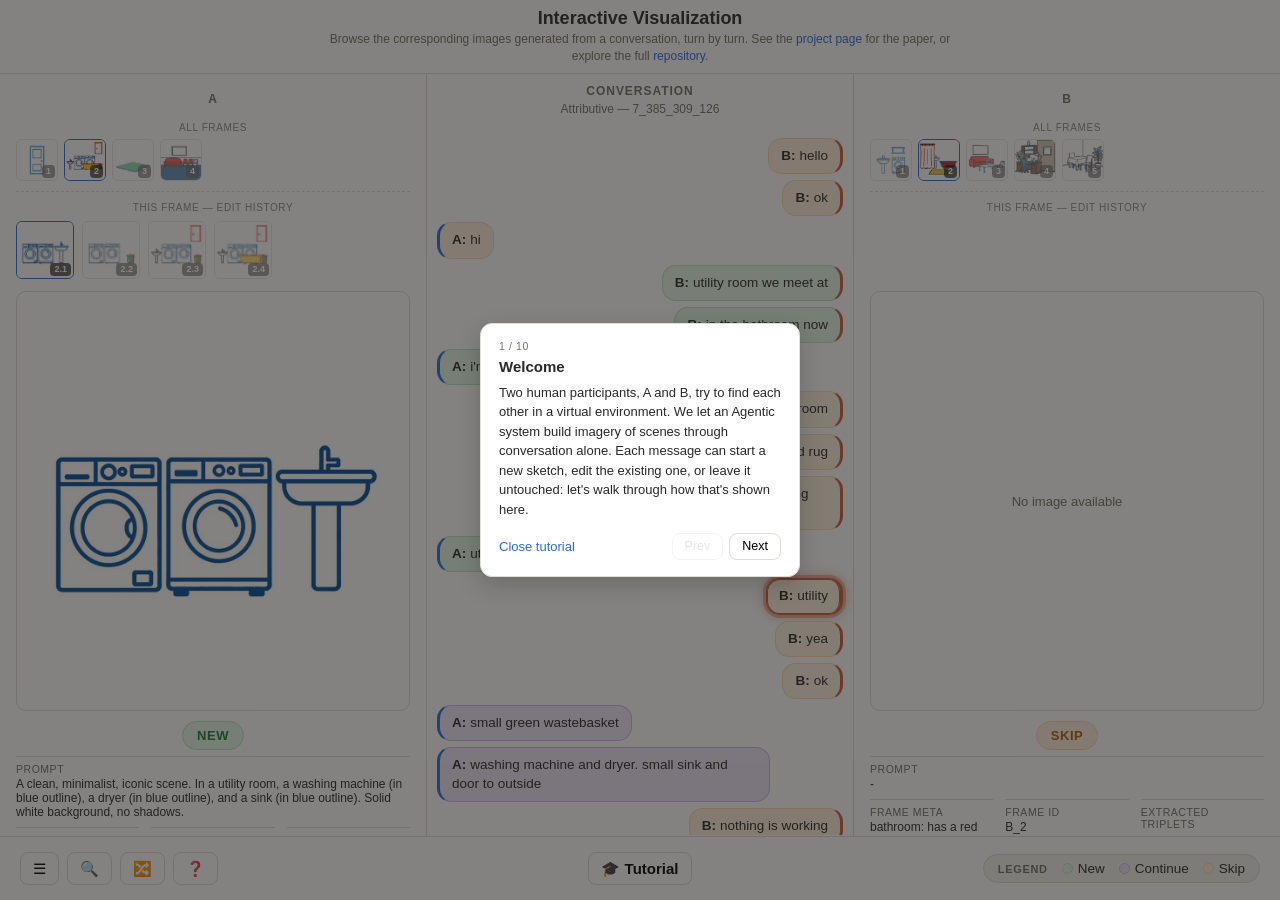
==== docs/interactive_visualization.html @ cc08ea12 "Rename visualizer page, add ICMI acceptance note, fix mobile tutorial, add licenses Renamed visualiz" ====
<!doctype html>
<html lang="en">
<head>
<meta charset="utf-8">
<meta name="viewport" content="width=device-width, initial-scale=1">
<title>Ground Sketching | Interactive Visualization</title>
<link rel="icon" href="assets/favicon-visualizer.svg" type="image/svg+xml">
<link rel="stylesheet" href="style.css">
</head>
<body>

<header class="topbar">
  <div class="topbar-title">
    <h1>Interactive Visualization</h1>
    <p class="tagline">Browse the corresponding images generated from a conversation, turn by turn. See the <a href="index.html">project page</a> for the paper, or explore the full <a href="https://github.com/r3lativo/ground_sketching" target="_blank" rel="noopener">repository</a>.</p>
  </div>
</header>

<main class="layout">
  <section class="side side-a" id="sideA">
    <div class="mobile-sheet-bar">
      <div class="mobile-side-switch">
        <button class="mobile-side-btn" data-side="A">A</button>
        <button class="mobile-side-btn" data-side="B">B</button>
      </div>
      <button class="icon-btn mobile-sheet-close" title="Close">✕</button>
    </div>
    <h2 class="side-heading">A</h2>
    <div class="subsection-label">All frames</div>
    <div class="global-tracker" id="globalTrackerA"></div>
    <div class="subsection-label">This frame — edit history</div>
    <div class="thumb-strip thumb-strip-a" id="thumbsA"></div>
    <div class="main-image-wrap" id="imageWrapA">
      <img id="imageA" class="main-image" alt="">
      <div class="no-image" id="noImageA">No image available</div>
    </div>
    <div class="frame-badge-wrap" id="badgeA"></div>
    <div class="meta-grid" id="metaA"></div>
  </section>

  <section class="chat-col">
    <h2 class="side-heading">Conversation</h2>
    <div class="conv-label" id="convLabel">Loading…</div>
    <div class="chat-scroll" id="chatScroll">
      <div class="chat-list" id="chatList"></div>
    </div>
    <aside class="qa-panel" id="qaPanel">
      <div class="qa-panel-header">
        <h3>Q&amp;A</h3>
        <button id="qaClose" class="text-btn">Close</button>
      </div>
      <div id="qaList"></div>
    </aside>
  </section>

  <section class="side side-b" id="sideB">
    <div class="mobile-sheet-bar">
      <div class="mobile-side-switch">
        <button class="mobile-side-btn" data-side="A">A</button>
        <button class="mobile-side-btn" data-side="B">B</button>
      </div>
      <button class="icon-btn mobile-sheet-close" title="Close">✕</button>
    </div>
    <h2 class="side-heading">B</h2>
    <div class="subsection-label">All frames</div>
    <div class="global-tracker" id="globalTrackerB"></div>
    <div class="subsection-label">This frame — edit history</div>
    <div class="thumb-strip thumb-strip-b" id="thumbsB"></div>
    <div class="main-image-wrap" id="imageWrapB">
      <img id="imageB" class="main-image" alt="">
      <div class="no-image" id="noImageB">No image available</div>
    </div>
    <div class="frame-badge-wrap" id="badgeB"></div>
    <div class="meta-grid" id="metaB"></div>
  </section>
</main>

<div class="mobile-sheet-backdrop" id="mobileSheetBackdrop"></div>

<div class="search-bar" id="searchBar">
  <input type="text" id="searchInput" placeholder="Search this conversation…">
  <span class="search-count" id="searchCount"></span>
</div>

<div class="overlay" id="menuOverlay">
  <div class="panel">
    <h3>Choose a conversation</h3>
    <div id="menuList"></div>
    <button id="menuClose" class="text-btn">Close</button>
  </div>
</div>

<div class="tutorial-backdrop" id="tutorialBackdrop"></div>
<div class="tutorial-spotlight" id="tutorialSpotlight"></div>
<div class="tutorial-box" id="tutorialBox">
  <div class="tutorial-step-count" id="tutorialStepCount"></div>
  <h3 id="tutorialTitle"></h3>
  <p id="tutorialText"></p>
  <div class="tutorial-controls">
    <button id="tutorialSkip" class="text-btn">Close tutorial</button>
    <div class="tutorial-nav">
      <button id="tutorialPrev" class="icon-btn">Prev</button>
      <button id="tutorialNext" class="icon-btn">Next</button>
    </div>
  </div>
</div>

<footer class="footer">
  <div class="footer-group footer-left">
    <button id="btnMenu" class="icon-btn" title="Choose conversation">☰</button>
    <button id="btnSearch" class="icon-btn" title="Search this conversation">🔍</button>
    <button id="btnRandom" class="icon-btn" title="Random conversation">🔀</button>
    <button id="btnQA" class="icon-btn" title="Toggle Q&amp;A panel">❓</button>
    <button id="btnMobileMore" class="icon-btn mobile-more-btn" title="Menu">☰ Menu</button>
  </div>
  <div class="footer-group footer-center">
    <button id="btnTutorial" class="icon-btn tutorial-btn" title="Tutorial">🎓 Tutorial</button>
  </div>
  <div class="footer-group footer-legend" id="footerLegend">
    <button class="icon-btn legend-toggle-btn" id="legendToggleBtn" title="Legend">🎨 Legend</button>
    <div class="legend-body">
      <span class="legend-title">Legend</span>
      <span class="legend-item"><span class="legend-dot fc-new"></span>New</span>
      <span class="legend-item"><span class="legend-dot fc-continue"></span>Continue</span>
      <span class="legend-item"><span class="legend-dot fc-skip"></span>Skip</span>
    </div>
  </div>
</footer>

<div class="mobile-more-menu" id="mobileMoreMenu">
  <button class="menu-item" data-action="menu">☰ Choose conversation</button>
  <button class="menu-item" data-action="search">🔍 Search this conversation</button>
  <button class="menu-item" data-action="random">🔀 Random conversation</button>
  <button class="menu-item" data-action="qa">❓ Q&amp;A</button>
</div>

<script src="app.js"></script>
</body>
</html>
---- docs/style.css ----
:root {
  --bg: #f4f2ee;
  --panel-bg: #ffffff;
  --border: #e0ddd6;
  --ink: #2a2a28;
  --muted: #767268;
  --accent-a: #2d6cdf;
  --accent-b: #cf5b3f;
  --footer-h: 64px;
  --topbar-h: 68px;
}

* { box-sizing: border-box; }

body {
  margin: 0;
  font-family: -apple-system, BlinkMacSystemFont, "Segoe UI", Helvetica, Arial, sans-serif;
  color: var(--ink);
  background: var(--bg);
  padding-bottom: var(--footer-h);
}

.topbar {
  position: sticky;
  top: 0;
  z-index: 10;
  height: auto;
  min-height: var(--topbar-h);
  display: flex;
  align-items: center;
  justify-content: center;
  gap: 16px;
  padding: 8px 20px;
  border-bottom: 1px solid var(--border);
  background: var(--panel-bg);
}

.topbar-title {
  display: flex;
  flex-direction: column;
  align-items: center;
  gap: 2px;
  flex: 1 1 auto;
  min-width: 0;
  max-width: 640px;
  text-align: center;
}

.topbar h1 {
  font-size: 18px;
  margin: 0;
  font-weight: 600;
}

.tagline {
  margin: 0;
  font-size: 12px;
  line-height: 1.4;
  color: var(--muted);
}

.tagline a {
  color: var(--accent-a);
  text-decoration: none;
}

.tagline a:hover { text-decoration: underline; }

.conv-label {
  text-align: center;
  font-size: 12px;
  color: var(--muted);
  margin: -6px 0 8px;
}

.layout {
  display: grid;
  grid-template-columns: 1fr 1fr 1fr;
  gap: 1px;
  background: var(--border);
  min-height: calc(100dvh - var(--topbar-h) - var(--footer-h));
}

.side {
  background: var(--panel-bg);
  padding: 14px 16px;
  overflow-y: auto;
  max-height: calc(100dvh - var(--topbar-h) - var(--footer-h));
}

.main-image-wrap {
  max-width: 420px;
  margin: 0 auto;
}

.chat-col {
  position: relative;
  background: var(--panel-bg);
  max-height: calc(100dvh - var(--topbar-h) - var(--footer-h));
  display: flex;
  flex-direction: column;
  overflow: hidden;
}

/* Sticky within .side's own scroll area so A/B stay visible while the panel
   scrolls -- negative margin + matching padding lets the sticky bar cover
   the full panel width (not just the area inside .side's own padding). */
.side-heading {
  position: sticky;
  top: 0;
  z-index: 3;
  background: var(--panel-bg);
  font-size: 12px;
  text-transform: uppercase;
  letter-spacing: 0.08em;
  color: var(--muted);
  margin: 0 -16px 10px;
  padding: 4px 16px 6px;
  text-align: center;
}

/* Conversation heading isn't inside a scrolling ancestor, so it doesn't
   need (or want) the sticky/full-bleed treatment above. */
.chat-col > .side-heading {
  position: static;
  background: none;
  margin: 0;
  padding: 10px 0;
}

.subsection-label {
  font-size: 10px;
  text-transform: uppercase;
  letter-spacing: 0.06em;
  color: var(--muted);
  margin: 0 0 6px;
  opacity: 0.8;
  text-align: center;
}

/* Global frame tracker: every distinct frame this character has ever had,
   each shown at its latest/most-evolved image, always visible regardless of
   the current selection. Only the frame active at the current selection is
   full-strength; the rest sit dimmed but still present for orientation. */
.global-tracker {
  display: flex;
  gap: 6px;
  flex-wrap: wrap;
  margin-bottom: 10px;
  padding-bottom: 10px;
  border-bottom: 1px dashed var(--border);
}

/* Shared thumb style used by both the global frame tracker and the
   per-frame sequence strip, so the two read as the same visual language. */
.global-thumb {
  position: relative;
  flex-shrink: 0;
  border-radius: 6px;
  overflow: hidden;
  cursor: pointer;
  opacity: 0.6;
  border: 1px solid var(--border);
  transition: opacity 0.15s ease, transform 0.15s ease;
}

.global-thumb img {
  width: 100%;
  height: 100%;
  object-fit: cover;
  display: block;
}

.global-thumb:hover { transform: scale(1.05); }
.global-thumb.global-thumb-active { opacity: 1; border-color: var(--accent-a); }

.global-thumb-num {
  position: absolute;
  bottom: 2px;
  right: 2px;
  background: rgba(20, 18, 15, 0.65);
  color: #fff;
  font-size: 9px;
  font-weight: 700;
  line-height: 1;
  padding: 2px 4px;
  border-radius: 4px;
}

/* Global frame tracker thumbs: 1x (original) size */
.thumb-size-tracker { width: 42px; height: 42px; }

/* Sequence strip thumbs: 1.2x the original 48px baseline */
.thumb-size-seq { width: 58px; height: 58px; }

/* Sequence strip: every edit of the current frame, oldest -> newest, left to right */
.thumb-strip {
  display: flex;
  align-items: center;
  gap: 8px;
  min-height: 62px;
  margin-bottom: 10px;
  overflow-x: auto;
}

.main-image-wrap {
  position: relative;
  border: 1px solid var(--border);
  border-radius: 10px;
  background: #fff;
  height: 420px;
  display: flex;
  align-items: stretch;
  justify-content: center;
  overflow: hidden;
}

/* object-fit: contain (not width:100%/auto height) so the box stays a
   consistent size regardless of the source image's aspect ratio. */
.main-image {
  width: 100%;
  height: 100%;
  object-fit: contain;
  display: block;
}

.main-image.hidden { display: none; }

.no-image {
  width: 100%;
  height: 100%;
  display: flex;
  align-items: center;
  justify-content: center;
  padding: 10px;
  color: var(--muted);
  font-size: 13px;
  text-align: center;
}

.no-image.hidden { display: none; }

.frame-badge-wrap { margin: 10px 0 2px; text-align: center; }

.frame-badge {
  display: inline-block;
  font-size: 13px;
  font-weight: 700;
  text-transform: uppercase;
  letter-spacing: 0.04em;
  padding: 6px 14px;
  border-radius: 20px;
  border: 1px solid transparent;
}

.frame-badge.fc-new { background: #e2f6e7; color: #1e7d34; border-color: #b7e6c2; }
.frame-badge.fc-continue { background: #efe4fb; color: #6b3fa0; border-color: #d2b6f5; }
.frame-badge.fc-skip { background: #fff1e0; color: #b5590a; border-color: #ffd9ad; }
.frame-badge.fc-other { background: #efece4; color: var(--muted); border-color: var(--border); }

/* 6 base columns so a row of 3 items (2 cols each = thirds) and a row of 2
   items (3 cols each = halves) both divide evenly. */
.meta-grid {
  display: grid;
  grid-template-columns: repeat(6, 1fr);
  gap: 8px 12px;
  margin-top: 6px;
}

.meta-item {
  font-size: 12px;
  border-top: 1px solid var(--border);
  padding-top: 6px;
}

.meta-item.meta-span-all { grid-column: 1 / -1; }
.meta-item.meta-span-half { grid-column: span 3; }
.meta-item.meta-span-third { grid-column: span 2; }

.meta-item .label {
  display: block;
  text-transform: uppercase;
  letter-spacing: 0.05em;
  color: var(--muted);
  font-size: 10.5px;
  margin-bottom: 2px;
}

.meta-item .value {
  word-break: break-word;
  white-space: pre-wrap;
}

/* Chat column */
.chat-scroll {
  flex: 1;
  overflow-y: auto;
  padding: 14px 10px;
}

.chat-list { display: flex; flex-direction: column; gap: 6px; }

.bubble {
  max-width: 82%;
  padding: 8px 12px;
  border-radius: 14px;
  border: 1px solid var(--border);
  background: #f8f7f4;
  cursor: pointer;
  font-size: 13.5px;
  line-height: 1.35;
  text-align: left;
  transition: box-shadow 0.15s ease;
}

.bubble .who { font-weight: 600; margin-right: 4px; }

.bubble.align-right { align-self: flex-end; }
.bubble.align-left { align-self: flex-start; }

/* Bubble background carries the frame-choice color directly, so the choice
   reads at a glance without a separate badge. Continue is purple rather
   than blue so it doesn't visually collide with the (unrelated) blue used
   for the global tracker's active-frame highlight. */
.bubble.fc-new { background: #e2f6e7; border-color: #b7e6c2; }
.bubble.fc-continue { background: #efe4fb; border-color: #d2b6f5; }
.bubble.fc-skip { background: #fff1e0; border-color: #ffd9ad; }
.bubble.fc-other { background: #f8f7f4; }

/* Thin border stripe keeps A/B visually distinguishable independent of the
   frame-choice color above -- declared after it so the stripe side wins. */
.bubble.align-right { border-right: 3px solid var(--accent-b); }
.bubble.align-left { border-left: 3px solid var(--accent-a); }

/* A real glow (not just a border) so the selected turn is obvious at a
   glance -- colored to match the speaker, same as the bubble's own stripe. */
.bubble.selected.align-left {
  border-color: var(--accent-a);
  box-shadow: 0 0 0 1px var(--accent-a) inset, 0 0 0 3px rgba(45, 108, 223, 0.35), 0 0 12px 2px rgba(45, 108, 223, 0.45);
}

.bubble.selected.align-right {
  border-color: var(--accent-b);
  box-shadow: 0 0 0 1px var(--accent-b) inset, 0 0 0 3px rgba(207, 91, 63, 0.35), 0 0 12px 2px rgba(207, 91, 63, 0.45);
}

.bubble.search-match { outline: 2px solid #e6b800; }
.bubble.search-dim { opacity: 0.35; }

/* Q&A panel: a normal flex sibling below .chat-scroll (not an overlay), so
   opening it shrinks the chat's own scroll area (flex: 1 there absorbs the
   difference) instead of covering the bottom of it. */
.qa-panel {
  flex: 0 0 auto;
  max-height: 0;
  background: var(--panel-bg);
  border-top: 1px solid transparent;
  padding: 0 16px;
  overflow: hidden;
  transition: max-height 0.2s ease, padding 0.2s ease;
}

.qa-panel.open {
  max-height: 35dvh;
  padding: 14px 16px;
  overflow-y: auto;
  border-top-color: var(--border);
  box-shadow: 0 -4px 16px rgba(0,0,0,0.08);
}

.qa-panel-header {
  display: flex;
  align-items: center;
  justify-content: space-between;
  margin-bottom: 8px;
}

.qa-panel-header h3 {
  font-size: 12px;
  text-transform: uppercase;
  letter-spacing: 0.06em;
  color: var(--muted);
  margin: 0;
}

.qa-item {
  font-size: 12.5px;
  color: #4a473f;
  padding: 4px 0;
}

.qa-item .tag {
  display: inline-block;
  font-size: 10px;
  text-transform: uppercase;
  background: #efece4;
  border-radius: 4px;
  padding: 1px 5px;
  margin-right: 6px;
  color: var(--muted);
}

/* Footer */
/* Grid matches .layout's three columns exactly, so the center nav group
   lines up under the chat column above it instead of centering in the
   whole footer width (which has no relation to the columns above). */
.footer {
  position: fixed;
  bottom: 0;
  left: 0;
  right: 0;
  height: var(--footer-h);
  background: var(--panel-bg);
  border-top: 1px solid var(--border);
  display: grid;
  grid-template-columns: 1fr 1fr 1fr;
  align-items: center;
  padding: 0 20px;
  z-index: 20;
}

.footer-group { display: flex; gap: 8px; }
.footer-left { grid-column: 1; justify-self: start; }
.footer-center { grid-column: 2; justify-self: center; }

/* Legend for the frame-choice colors, tucked into the third footer column
   (otherwise empty, under the B panel) since it's a passive reference, not
   an action like the other two groups. Boxed so it reads as its own thing
   rather than blending into the footer background. */
.footer-legend {
  grid-column: 3;
  justify-self: end;
  align-items: center;
  font-size: 13.5px;
  color: var(--ink);
  border: 1px solid var(--border);
  border-radius: 20px;
  padding: 6px 14px;
  background: var(--bg);
}

.legend-body { display: flex; align-items: center; gap: 14px; }

.legend-title {
  font-size: 11px;
  font-weight: 700;
  text-transform: uppercase;
  letter-spacing: 0.06em;
  color: var(--muted);
}

.legend-item { display: inline-flex; align-items: center; gap: 5px; }

.legend-dot {
  width: 11px;
  height: 11px;
  border-radius: 50%;
  display: inline-block;
  border: 1px solid transparent;
}

/* Same colors as the bubbles/badges they refer to, not a darker stand-in. */
.legend-dot.fc-new { background: #e2f6e7; border-color: #b7e6c2; }
.legend-dot.fc-continue { background: #efe4fb; border-color: #d2b6f5; }
.legend-dot.fc-skip { background: #fff1e0; border-color: #ffd9ad; }

.icon-btn {
  border: 1px solid var(--border);
  background: #fff;
  border-radius: 8px;
  padding: 8px 12px;
  font-size: 15px;
  cursor: pointer;
  line-height: 1;
}

.icon-btn:hover { background: #f1efe9; }
.icon-btn:disabled { opacity: 0.35; cursor: default; }
.icon-btn.active { background: var(--accent-a); color: #fff; border-color: var(--accent-a); }

/* Search bar */
.search-bar {
  position: fixed;
  bottom: var(--footer-h);
  left: 50%;
  transform: translateX(-50%);
  background: var(--panel-bg);
  border: 1px solid var(--border);
  border-bottom: none;
  border-radius: 10px 10px 0 0;
  padding: 8px 12px;
  display: none;
  gap: 8px;
  align-items: center;
  z-index: 21;
  box-shadow: 0 -2px 10px rgba(0,0,0,0.06);
}

.search-bar.open { display: flex; }

.search-bar input {
  width: 280px;
  border: 1px solid var(--border);
  border-radius: 6px;
  padding: 6px 8px;
  font-size: 13px;
}

.search-count { font-size: 11.5px; color: var(--muted); white-space: nowrap; }

/* Menu overlay */
.overlay {
  position: fixed;
  inset: 0;
  background: rgba(30,28,24,0.35);
  display: none;
  align-items: center;
  justify-content: center;
  z-index: 30;
}

.overlay.open { display: flex; }

.overlay .panel {
  background: var(--panel-bg);
  border-radius: 12px;
  padding: 20px;
  width: 360px;
  max-height: 70vh;
  overflow-y: auto;
}

.overlay h3 { margin-top: 0; }

.menu-item {
  display: block;
  width: 100%;
  text-align: left;
  padding: 10px 12px;
  border: 1px solid var(--border);
  border-radius: 8px;
  background: #fff;
  margin-bottom: 8px;
  cursor: pointer;
  font-size: 13px;
}

.menu-item:hover { background: #f1efe9; }
.menu-item.active { border-color: var(--accent-a); }

.text-btn {
  border: none;
  background: none;
  color: var(--accent-a);
  cursor: pointer;
  font-size: 13px;
  padding: 6px 0;
}

/* Tutorial */
.tutorial-btn { font-weight: 600; }

@keyframes tutorial-pulse {
  0%, 100% { box-shadow: 0 0 0 0 rgba(45, 108, 223, 0.45); }
  50% { box-shadow: 0 0 0 8px rgba(45, 108, 223, 0); }
}

/* Full dim for the two bookend steps, which have no specific element to
   spotlight -- everything is dimmed, nothing is exempt. */
.tutorial-backdrop {
  position: fixed;
  inset: 0;
  background: rgba(30,28,24,0.55);
  display: none;
  z-index: 41;
}

.tutorial-backdrop.open { display: block; }

/* Spotlight for element-targeted steps: a box-shadow with a huge spread
   dims the entire page except this element's own box, which is left as a
   transparent "hole" showing the real, undimmed page through it. Pointer
   events pass through everywhere so the highlighted element (and anything
   else) stays clickable during the tour. */
.tutorial-spotlight {
  position: fixed;
  display: none;
  border-radius: 8px;
  border: 3px solid var(--accent-a);
  box-shadow: 0 0 0 9999px rgba(30,28,24,0.55);
  pointer-events: none;
  z-index: 42;
  transition: top 0.25s ease, left 0.25s ease, width 0.25s ease, height 0.25s ease;
}

.tutorial-spotlight.open { display: block; }

/* One floating card reused for every step -- JS repositions it either
   centered (welcome/done steps) or next to the highlighted element. */
.tutorial-box {
  position: fixed;
  display: none;
  width: 320px;
  background: var(--panel-bg);
  border: 1px solid var(--border);
  border-radius: 12px;
  padding: 16px 18px;
  box-shadow: 0 8px 24px rgba(0,0,0,0.18);
  z-index: 43;
}

.tutorial-box.open { display: block; }

.tutorial-step-count {
  font-size: 10.5px;
  text-transform: uppercase;
  letter-spacing: 0.06em;
  color: var(--muted);
  margin-bottom: 6px;
}

.tutorial-box h3 { margin: 0 0 8px; font-size: 15px; }
.tutorial-box p { margin: 0 0 14px; font-size: 13px; line-height: 1.5; color: var(--ink); }

.tutorial-controls {
  display: flex;
  align-items: center;
  justify-content: space-between;
}

.tutorial-nav { display: flex; gap: 6px; }
.tutorial-nav .icon-btn { font-size: 12.5px; padding: 6px 12px; }

/* Nudge toward advancing if a step has sat unread for a while. */
.tutorial-nav .icon-btn.tutorial-next-shine { animation: tutorial-pulse 1.6s ease-in-out infinite; }

/* ---------- Mobile: slide-in side sheets, collapsed footer groups ---------- */
/* Base (hidden-by-default) rules for mobile-only controls -- the media
   query below only flips visibility/geometry, keeping the "off" state in
   one place regardless of viewport. */

.mobile-sheet-backdrop {
  display: none;
  position: fixed;
  inset: 0;
  background: rgba(20, 18, 15, 0.5);
  z-index: 39;
}

.mobile-sheet-backdrop.open { display: block; }

.mobile-sheet-bar {
  display: none;
  align-items: center;
  justify-content: space-between;
  position: sticky;
  top: 0;
  z-index: 4;
  background: var(--panel-bg);
  margin: 0 -16px 10px;
  padding: 8px 16px;
  border-bottom: 1px solid var(--border);
}

.mobile-side-switch { display: flex; gap: 4px; }

.mobile-side-btn {
  border: 1px solid var(--border);
  background: var(--bg);
  color: var(--ink);
  border-radius: 8px;
  padding: 4px 12px;
  font-size: 13px;
  font-weight: 600;
  cursor: pointer;
}

.mobile-side-btn[data-side="A"].active { background: var(--accent-a); color: #fff; border-color: var(--accent-a); }
.mobile-side-btn[data-side="B"].active { background: var(--accent-b); color: #fff; border-color: var(--accent-b); }

.mobile-more-btn { display: none; }

.mobile-more-menu {
  display: none;
  position: fixed;
  left: 12px;
  bottom: calc(var(--footer-h) + 8px);
  background: var(--panel-bg);
  border: 1px solid var(--border);
  border-radius: 12px;
  padding: 8px;
  box-shadow: 0 8px 20px rgba(0,0,0,0.15);
  z-index: 25;
  flex-direction: column;
  gap: 4px;
  min-width: 210px;
}

.mobile-more-menu.open { display: flex; }

/* Sizing/shape comes from .icon-btn (shared with the other mobile footer
   buttons) -- this only adds the mobile-only show/hide behavior. */
.legend-toggle-btn { display: none; }

@media (max-width: 900px) {
  .layout { grid-template-columns: 1fr; }
  .chat-col { max-height: calc(100dvh - var(--topbar-h) - var(--footer-h)); }

  /* Side panels become slide-in sheets (~80% width) instead of stacked
     columns -- each anchored to the edge matching its bubble alignment
     (A left, B right), off-screen by default and slid in on demand. */
  .side {
    position: fixed;
    top: 0;
    bottom: 0;
    width: 80vw;
    max-width: 380px;
    max-height: none;
    z-index: 40;
    box-shadow: 0 0 28px rgba(0, 0, 0, 0.3);
    transition: transform 0.25s ease;
  }

  .side-a { left: 0; transform: translateX(-100%); }
  .side-b { right: 0; transform: translateX(100%); }
  .side.mobile-open { transform: translateX(0); }

  /* The plain "A"/"B" heading is replaced by the switch bar above, which
     carries the same label plus the switch/close controls -- scoped to the
     side sheets only, the chat column's own "Conversation" heading (which
     shares this class) is untouched. */
  .side > .side-heading { display: none; }
  .mobile-sheet-bar { display: flex; }

  /* Footer: collapse the 4 left-hand actions behind one "more" trigger. */
  #btnMenu, #btnSearch, #btnRandom, #btnQA { display: none; }
  .mobile-more-btn { display: inline-flex; }

  /* Footer: collapse the always-on legend into a toggleable chip. Only
     .legend-body (the popover) moves/floats on expand -- the toggle button
     itself stays exactly where it is in the footer, never repositioned. */
  .footer-legend { padding: 0; border: none; background: none; }
  .legend-toggle-btn { display: inline-flex; }
  .legend-body { display: none; }
  .footer-legend.expanded .legend-body {
    display: flex;
    flex-direction: column;
    align-items: flex-start;
    gap: 6px;
    position: fixed;
    right: 12px;
    bottom: calc(var(--footer-h) + 8px);
    background: var(--panel-bg);
    border: 1px solid var(--border);
    border-radius: 12px;
    padding: 10px 14px;
    box-shadow: 0 8px 20px rgba(0, 0, 0, 0.15);
    z-index: 25;
  }
}
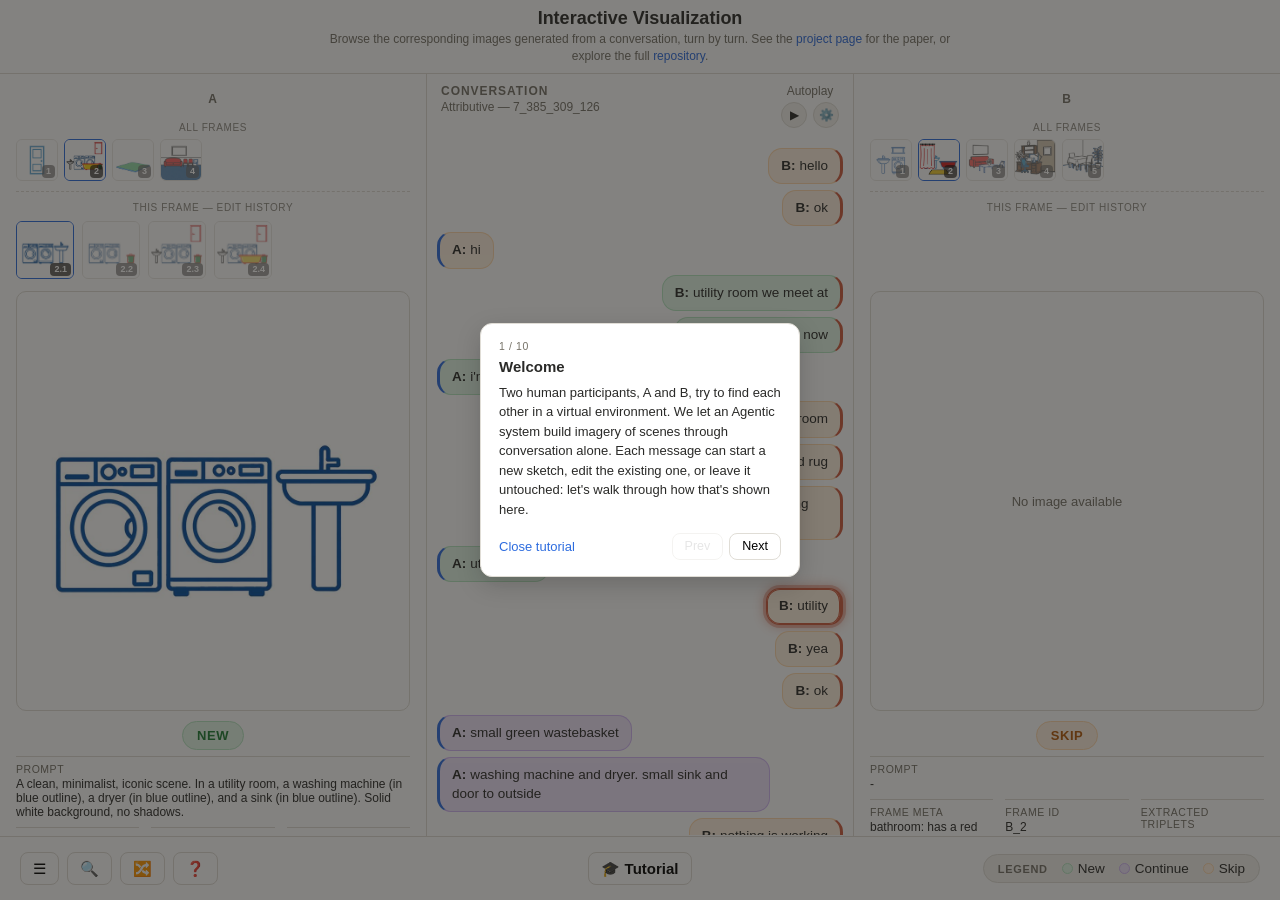
==== commit c80e6e6a: "Add turn-by-turn navigation, autoplay, and a GIF Autoplay control in the conversation header advance" ====
--- a/docs/interactive_visualization.html
+++ b/docs/interactive_visualization.html
@@ -39,8 +39,35 @@
   </section>
 
   <section class="chat-col">
-    <h2 class="side-heading">Conversation</h2>
-    <div class="conv-label" id="convLabel">Loading…</div>
+    <div class="chat-header">
+      <div class="chat-header-left">
+        <h2 class="side-heading">Conversation</h2>
+        <div class="conv-label" id="convLabel">Loading…</div>
+      </div>
+      <div class="autoplay-control" id="autoplayControl">
+        <div class="autoplay-title">Autoplay</div>
+        <div class="autoplay-buttons">
+          <button class="autoplay-btn" id="autoplayToggle" aria-label="Toggle autoplay" title="Play autoplay (Space)">▶</button>
+          <button class="autoplay-btn" id="autoplaySettingsBtn" aria-label="Autoplay speed" title="Autoplay speed">⚙️</button>
+        </div>
+        <div class="autoplay-popover" id="autoplayPopover">
+          <span class="autoplay-speed-label">Speed</span>
+          <input type="range" id="autoplaySpeedSlider" min="0.5" max="3" step="0.1" value="1" list="autoplaySpeedMarks">
+          <datalist id="autoplaySpeedMarks">
+            <option value="0.5"></option>
+            <option value="1"></option>
+            <option value="2"></option>
+            <option value="3"></option>
+          </datalist>
+          <div class="autoplay-speed-ticks">
+            <span style="left: 0%">0.5x</span>
+            <span style="left: 30%">1x</span>
+            <span style="left: 60%">2x</span>
+            <span style="left: 100%">3x</span>
+          </div>
+        </div>
+      </div>
+    </div>
     <div class="chat-scroll" id="chatScroll">
       <div class="chat-list" id="chatList"></div>
     </div>
--- a/docs/style.css
+++ b/docs/style.css
@@ -88,6 +88,22 @@
   max-height: calc(100dvh - var(--topbar-h) - var(--footer-h));
 }
 
+/* Scrollable panels stay scrollable (wheel/trackpad/touch) -- just without
+   a visible scrollbar track/thumb cluttering the layout. */
+.side,
+.chat-scroll,
+.qa-panel.open,
+.overlay .panel {
+  scrollbar-width: none; /* Firefox */
+}
+
+.side::-webkit-scrollbar,
+.chat-scroll::-webkit-scrollbar,
+.qa-panel.open::-webkit-scrollbar,
+.overlay .panel::-webkit-scrollbar {
+  display: none; /* Chrome, Safari, Edge */
+}
+
 .main-image-wrap {
   max-width: 420px;
   margin: 0 auto;
@@ -121,12 +137,129 @@
 
 /* Conversation heading isn't inside a scrolling ancestor, so it doesn't
    need (or want) the sticky/full-bleed treatment above. */
-.chat-col > .side-heading {
+.chat-header .side-heading {
   position: static;
   background: none;
   margin: 0;
-  padding: 10px 0;
-}
+  padding: 0;
+  text-align: left;
+}
+
+.chat-header {
+  display: flex;
+  align-items: flex-start;
+  justify-content: space-between;
+  gap: 12px;
+  padding: 10px 14px 6px;
+}
+
+.chat-header-left { min-width: 0; }
+
+.chat-header .conv-label {
+  text-align: left;
+  margin: 2px 0 0;
+}
+
+/* ---------- Autoplay control ---------- */
+.autoplay-control {
+  position: relative;
+  flex: 0 0 auto;
+  display: flex;
+  flex-direction: column;
+  align-items: center;
+  gap: 4px;
+}
+
+/* Same font treatment as .conv-label, so the two read as a matched pair
+   of small captions on either side of the header. */
+.autoplay-title {
+  text-align: center;
+  font-size: 12px;
+  color: var(--muted);
+}
+
+.autoplay-buttons {
+  display: flex;
+  align-items: center;
+  gap: 6px;
+}
+
+.autoplay-btn {
+  display: inline-flex;
+  align-items: center;
+  justify-content: center;
+  width: 26px;
+  height: 26px;
+  padding: 0;
+  border: 1px solid var(--border);
+  background: var(--bg);
+  border-radius: 999px;
+  cursor: pointer;
+  font-size: 12px;
+  color: var(--ink);
+  touch-action: manipulation;
+}
+
+.autoplay-btn:hover { background: #f1efe9; }
+
+.autoplay-btn.active {
+  background: var(--accent-a);
+  color: #fff;
+  border-color: var(--accent-a);
+  animation: autoplay-pulse 1.2s ease-in-out infinite;
+}
+
+@keyframes autoplay-pulse {
+  0%, 100% { box-shadow: 0 0 0 0 rgba(45, 108, 223, 0.4); }
+  50% { box-shadow: 0 0 0 5px rgba(45, 108, 223, 0); }
+}
+
+.autoplay-popover {
+  display: none;
+  position: absolute;
+  top: calc(100% + 8px);
+  right: 0;
+  width: 130px;
+  background: var(--panel-bg);
+  border: 1px solid var(--border);
+  border-radius: 10px;
+  padding: 10px 12px;
+  box-shadow: 0 8px 20px rgba(0, 0, 0, 0.15);
+  z-index: 15;
+  font-size: 12px;
+  color: var(--ink);
+  text-align: left;
+}
+
+.autoplay-popover.open { display: block; }
+
+.autoplay-speed-label {
+  display: block;
+  color: var(--muted);
+  margin-bottom: 6px;
+}
+
+#autoplaySpeedSlider { width: 100%; }
+
+/* Marks sit at their actual value position along the 0.5-3 track (not
+   evenly spaced by index -- 1x/2x aren't equidistant from 0.5x/3x), via
+   the inline `left` percentages set in the HTML. */
+.autoplay-speed-ticks {
+  position: relative;
+  height: 12px;
+  font-size: 10px;
+  color: var(--muted);
+  margin-top: 2px;
+}
+
+.autoplay-speed-ticks span {
+  position: absolute;
+  transform: translateX(-50%);
+  white-space: nowrap;
+}
+
+.autoplay-speed-ticks span:first-child { transform: translateX(0); }
+.autoplay-speed-ticks span:last-child { transform: translateX(-100%); }
 
 .subsection-label {
   font-size: 10px;
@@ -757,4 +890,6 @@
     box-shadow: 0 8px 20px rgba(0, 0, 0, 0.15);
     z-index: 25;
   }
-}
+
+  .autoplay-popover { max-width: calc(100vw - 32px); }
+}
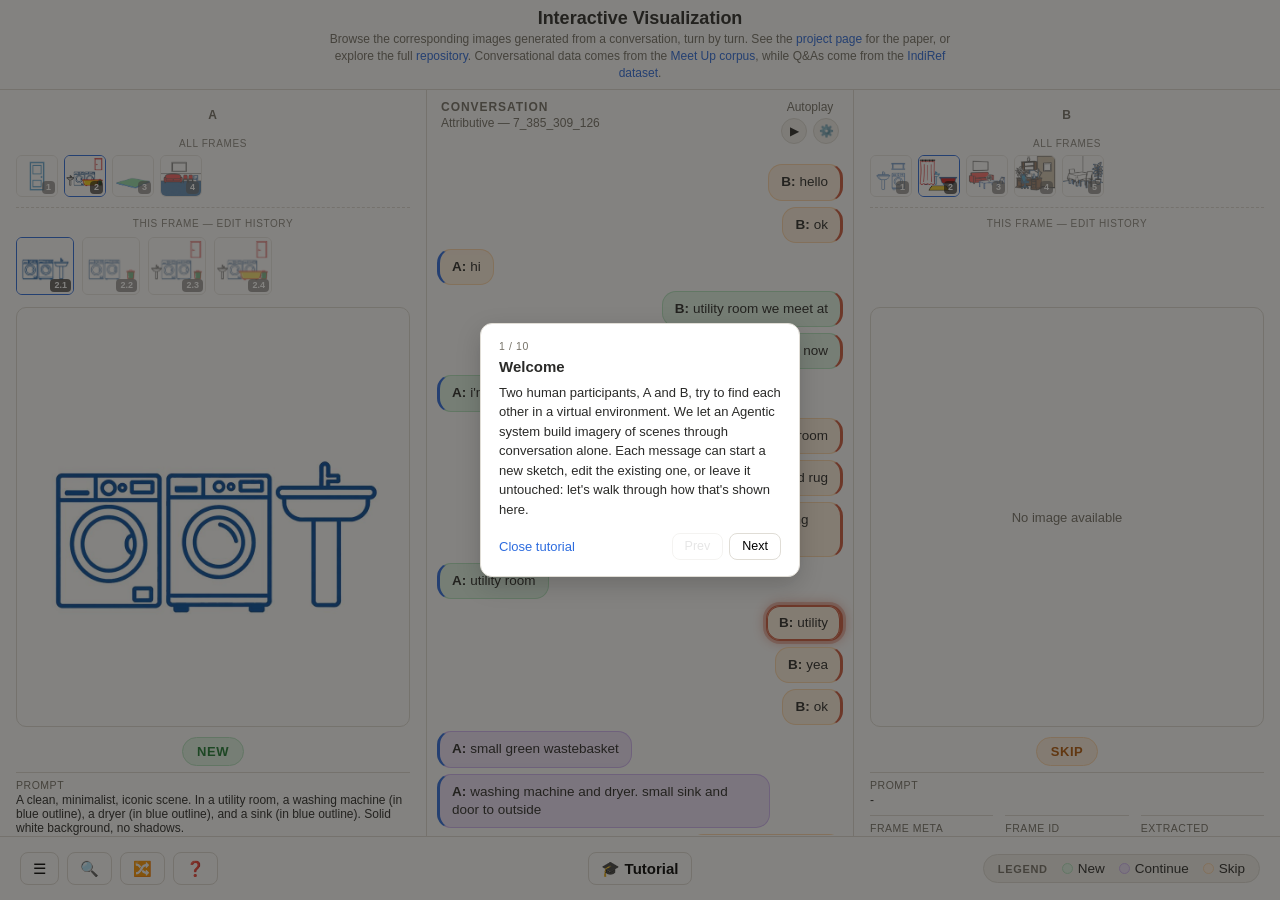
==== commit be2cb29f: "data attribution + minimal fix to text" ====
--- a/docs/interactive_visualization.html
+++ b/docs/interactive_visualization.html
@@ -12,7 +12,7 @@
 <header class="topbar">
   <div class="topbar-title">
     <h1>Interactive Visualization</h1>
-    <p class="tagline">Browse the corresponding images generated from a conversation, turn by turn. See the <a href="index.html">project page</a> for the paper, or explore the full <a href="https://github.com/r3lativo/ground_sketching" target="_blank" rel="noopener">repository</a>.</p>
+    <p class="tagline">Browse the corresponding images generated from a conversation, turn by turn. See the <a href="index.html">project page</a> for the paper, or explore the full <a href="https://github.com/r3lativo/ground_sketching" target="_blank" rel="noopener">repository</a>. Conversational data comes from the <a href="https://www.semdial.org/anthology/papers/Z/Z19/Z19-3006/">Meet Up corpus</a>, while Q&As come from the <a href="https://aclanthology.org/2026.findings-acl.1645/">IndiRef dataset</a>.</p>
   </div>
 </header>
 
